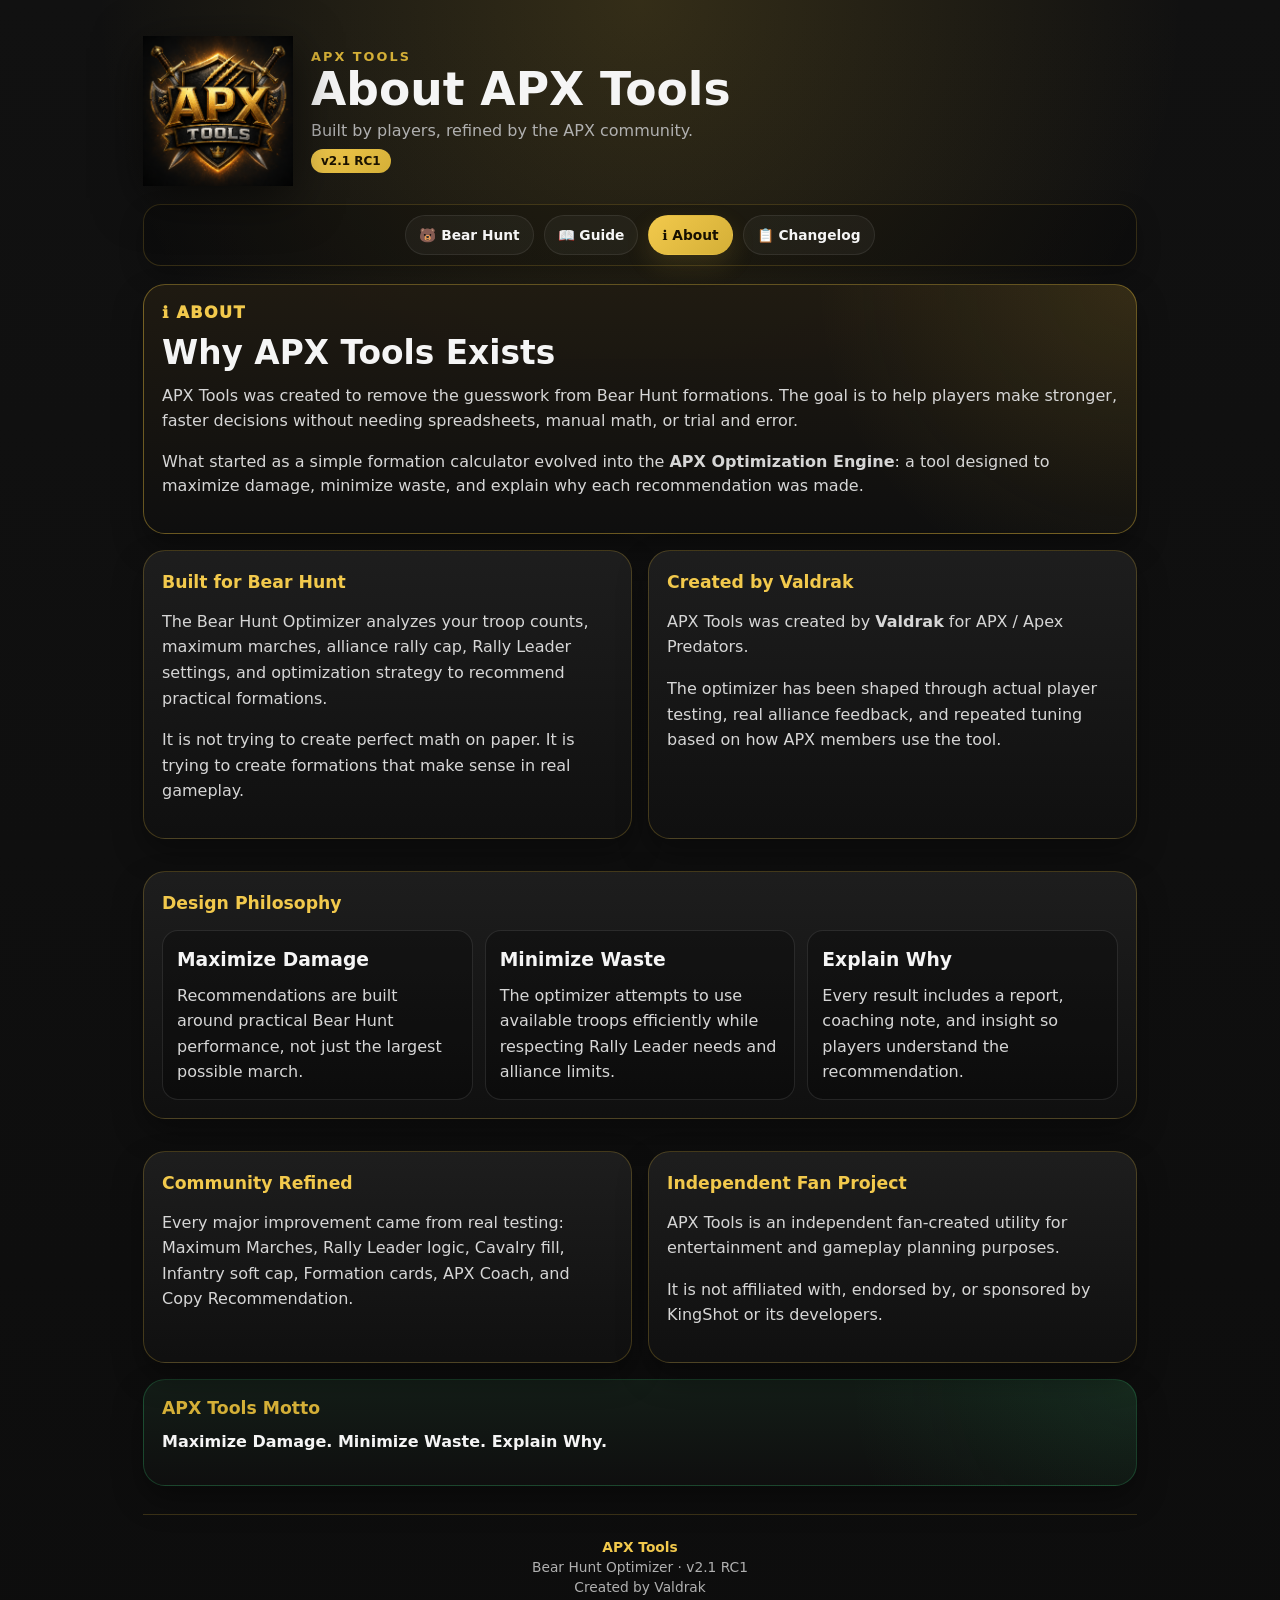
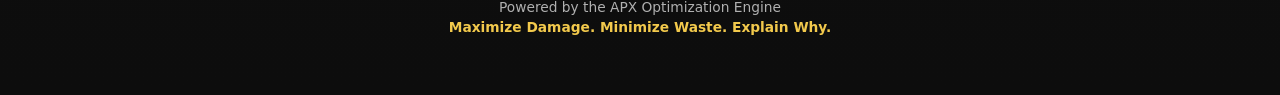
==== about.html @ 09faf185 "Add files via upload" ====
<!doctype html>
<html lang="en">
<head>
  <meta charset="utf-8" />
  <meta name="viewport" content="width=device-width, initial-scale=1" />
  <meta name="theme-color" content="#0D0D0D" />
  <title>APX Tools | About</title>
  <link rel="icon" href="/favicon.ico" sizes="any" />
  <link rel="shortcut icon" href="/favicon.ico" />
  <link rel="stylesheet" href="styles.min.css?v=2.1-rc1-site" />
</head>
<body>
  <main class="app-shell guide-shell">
    <header class="hero-header">
      <img src="assets/apx-logo.png" alt="APX Tools Logo" class="site-logo" />
      <div class="hero-copy">
        <p class="eyebrow">APX Tools</p>
        <h1>About APX Tools</h1>
        <p>Built by players, refined by the APX community.</p>
        <span class="version-pill">v2.1 RC1</span>
      </div>
    </header>
    <nav class="site-nav" aria-label="APX Tools Navigation">
      <a href="index.html">🐻 Bear Hunt</a>
      <a href="guide.html">📖 Guide</a>
      <a href="about.html" class="active">ℹ️ About</a>
      <a href="changelog.html">📋 Changelog</a>
    </nav>


    <section class="card guide-hero-card">
      <div class="card-kicker">ℹ️ About</div>
      <h2>Why APX Tools Exists</h2>
      <p>APX Tools was created to remove the guesswork from Bear Hunt formations. The goal is to help players make stronger, faster decisions without needing spreadsheets, manual math, or trial and error.</p>
      <p>What started as a simple formation calculator evolved into the <strong>APX Optimization Engine</strong>: a tool designed to maximize damage, minimize waste, and explain why each recommendation was made.</p>
    </section>

    <section class="guide-grid">
      <article class="card guide-card">
        <h2>Built for Bear Hunt</h2>
        <p>The Bear Hunt Optimizer analyzes your troop counts, maximum marches, alliance rally cap, Rally Leader settings, and optimization strategy to recommend practical formations.</p>
        <p>It is not trying to create perfect math on paper. It is trying to create formations that make sense in real gameplay.</p>
      </article>

      <article class="card guide-card">
        <h2>Created by Valdrak</h2>
        <p>APX Tools was created by <strong>Valdrak</strong> for APX / Apex Predators.</p>
        <p>The optimizer has been shaped through actual player testing, real alliance feedback, and repeated tuning based on how APX members use the tool.</p>
      </article>

      <article class="card guide-card full-width">
        <h2>Design Philosophy</h2>
        <div class="guide-callouts">
          <div class="guide-callout">
            <h3>Maximize Damage</h3>
            <p>Recommendations are built around practical Bear Hunt performance, not just the largest possible march.</p>
          </div>
          <div class="guide-callout">
            <h3>Minimize Waste</h3>
            <p>The optimizer attempts to use available troops efficiently while respecting Rally Leader needs and alliance limits.</p>
          </div>
          <div class="guide-callout">
            <h3>Explain Why</h3>
            <p>Every result includes a report, coaching note, and insight so players understand the recommendation.</p>
          </div>
        </div>
      </article>

      <article class="card guide-card">
        <h2>Community Refined</h2>
        <p>Every major improvement came from real testing: Maximum Marches, Rally Leader logic, Cavalry fill, Infantry soft cap, Formation cards, APX Coach, and Copy Recommendation.</p>
      </article>

      <article class="card guide-card">
        <h2>Independent Fan Project</h2>
        <p>APX Tools is an independent fan-created utility for entertainment and gameplay planning purposes.</p>
        <p>It is not affiliated with, endorsed by, or sponsored by KingShot or its developers.</p>
      </article>
    </section>

    <section class="card guide-closing">
      <h2>APX Tools Motto</h2>
      <p><strong>Maximize Damage. Minimize Waste. Explain Why.</strong></p>
    </section>

    <footer class="site-footer">
      <p><strong>APX Tools</strong></p>
      <p>Bear Hunt Optimizer · v2.1 RC1</p>
      <p>Created by Valdrak</p>
      <p>Powered by the APX Optimization Engine</p>
      <p><strong>Maximize Damage. Minimize Waste. Explain Why.</strong></p>
    </footer>
  </main>
</body>
</html>
---- styles.min.css ----
:root{--bg:#0d0d0d;--panel:#171717;--panel-2:#201b12;--text:#f5f5f5;--muted:#b0b0b0;--gold:#d4af37;--gold-2:#f2c94c;--green:#37d67a;--blue:#74a7ff;--amber:#ffbf47;--red:#ff6b6b;--border:rgba(212,175,55,.26);--shadow:rgba(0,0,0,.42)}*{box-sizing:border-box}body{margin:0;min-height:100vh;background:radial-gradient(circle at top,rgba(212,175,55,.18),transparent 34rem),linear-gradient(180deg,#111111,var(--bg));color:var(--text);font-family:system-ui,-apple-system,BlinkMacSystemFont,"Segoe UI",sans-serif}.app-shell{width:min(1100px,100%);margin:0 auto;padding:18px}.hero-header{display:flex;align-items:center;gap:18px;padding:8px 0 18px}.site-logo{width:112px;max-width:34vw;height:auto;display:block;filter:drop-shadow(0 12px 24px rgba(0,0,0,.55))}.eyebrow{margin:0 0 4px;color:var(--gold-2);text-transform:uppercase;letter-spacing:.16em;font-weight:900;font-size:.8rem}h1,h2,p{margin-top:0}h1{font-size:clamp(1.55rem,7vw,2.85rem);line-height:.98;margin-bottom:8px}h2{color:var(--gold-2);font-size:1.08rem;margin-bottom:14px}.hero-copy p:not(.eyebrow){color:var(--muted);margin-bottom:9px}.version-pill{display:inline-block;color:#1a1200;background:linear-gradient(135deg,var(--gold-2),var(--gold));border-radius:999px;padding:5px 10px;font-weight:900;font-size:.75rem}.card{background:linear-gradient(180deg,rgba(30,30,30,.98),rgba(16,16,16,.98));border:1px solid var(--border);border-radius:22px;padding:18px;margin-bottom:16px;box-shadow:0 16px 34px var(--shadow)}.hero-card{border-color:rgba(242,201,76,.55);background:radial-gradient(circle at 88% 0%,rgba(242,201,76,.12),transparent 22rem),linear-gradient(145deg,#241d10,#111111 72%)}.card-kicker{color:var(--gold-2);text-transform:uppercase;letter-spacing:.09em;font-weight:1000;margin-bottom:12px}.quality-row{display:flex;justify-content:space-between;gap:16px;align-items:center;margin-bottom:14px}.stars{color:var(--gold-2);font-size:1.45rem;letter-spacing:.05em}.quality-label{color:var(--text);font-weight:900;text-transform:uppercase}.grade-badge{display:grid;place-items:center;min-width:56px;height:56px;border-radius:16px;border:1px solid rgba(242,201,76,.65);color:#1a1200;background:linear-gradient(135deg,var(--gold-2),var(--gold));font-size:1.35rem;font-weight:1000}.hero-stats,.grid{display:grid;gap:12px}.hero-stats{grid-template-columns:repeat(2,1fr);margin:12px 0}.hero-stats div,.stat-box{background:rgba(0,0,0,.32);border:1px solid rgba(255,255,255,.09);border-radius:16px;padding:13px}.hero-stats span{display:block;color:var(--muted);font-size:.78rem}.hero-stats strong{display:block;color:var(--gold-2);font-size:1.35rem;margin-top:4px}.note{color:var(--muted);line-height:1.45}.grid.two,.grid.three{grid-template-columns:1fr}label{display:grid;gap:7px;color:var(--muted);font-size:.92rem}input,select{width:100%;border:1px solid rgba(255,255,255,.14);border-radius:14px;background:#080808;color:var(--text);padding:14px 12px;font-size:1rem;outline:none}input:focus,select:focus{border-color:var(--gold-2);box-shadow:0 0 0 3px rgba(242,201,76,.14)}.check-row{display:flex;align-items:center;gap:10px;margin-top:15px;color:var(--text)}.check-row input{width:21px;height:21px;accent-color:var(--gold)}.leader-settings{margin-top:14px}.go-button{width:100%;border:0;border-radius:16px;padding:15px;background:linear-gradient(135deg,var(--gold-2),var(--gold));color:#1a1200;font-weight:1000;font-size:1.05rem;letter-spacing:.5px;cursor:pointer;box-shadow:0 14px 28px rgba(212,175,55,.24)}.go-button:active{transform:translateY(1px)}.secondary-button{width:100%;border:1px solid rgba(242,201,76,.45);border-radius:16px;padding:13px;margin-top:16px;background:rgba(0,0,0,.28);color:var(--gold-2);font-weight:900;cursor:pointer}.secondary-button:active{transform:translateY(1px)}.hidden{display:none}.details.highlight .card:first-child{animation:pulse 850ms ease}@keyframes pulse{0%{box-shadow:0 0 0 0 rgba(242,201,76,.5)}100%{box-shadow:0 0 0 18px rgba(242,201,76,0)}}.breakdown-list,.report-list{display:grid;gap:10px}.breakdown-list div,.report-list div{display:flex;justify-content:space-between;gap:14px;padding:12px;border-radius:14px;background:rgba(0,0,0,.28);border:1px solid rgba(255,255,255,.08)}.breakdown-list span{color:var(--muted)}.breakdown-list strong{color:var(--text);text-align:right}.report-list div{justify-content:flex-start;line-height:1.35;color:var(--text)}.report-list .good{border-color:rgba(55,214,122,.26)}.report-list .warn{border-color:rgba(255,191,71,.35)}.report-list .bad{border-color:rgba(255,107,107,.35)}.coach-text{color:var(--text);font-size:1.05rem;line-height:1.45;margin-bottom:0}.alt-card{border-color:rgba(116,167,255,.25)}.report-card{border-color:rgba(55,214,122,.22)}.coach-card{border-color:rgba(242,201,76,.34)}.insights-card{border-color:rgba(116,167,255,.24)}.site-footer{margin-top:28px;padding:20px 8px 28px;text-align:center;border-top:1px solid rgba(212,175,55,.22);color:var(--muted);font-size:.86rem}.site-footer p{margin:4px 0}@media (max-width:620px){.hero-header{flex-direction:column;text-align:center}.site-logo{width:132px}}@media (min-width:760px){.app-shell{padding:28px}.site-logo{width:150px}.grid.two{grid-template-columns:repeat(2,1fr)}.grid.three{grid-template-columns:repeat(3,1fr)}.hero-stats{grid-template-columns:repeat(4,1fr)}.details{display:grid;grid-template-columns:repeat(2,1fr);gap:16px}.details.hidden{display:none}.details .card{margin-bottom:0}.details .card:nth-last-child(-n+2){grid-column:1 / -1}}.hero-card-v2{position:relative;overflow:hidden;padding:clamp(18px,4vw,28px);border-color:rgba(242,201,76,.72);background:radial-gradient(circle at 90% -8%,rgba(242,201,76,.22),transparent 23rem),radial-gradient(circle at 5% 110%,rgba(116,167,255,.10),transparent 24rem),linear-gradient(145deg,#2a210f,#121212 68%);box-shadow:0 20px 46px rgba(0,0,0,.52),0 0 32px rgba(212,175,55,.14)}.hero-card-v2::before{content:"";position:absolute;inset:0;pointer-events:none;background:linear-gradient(90deg,transparent,rgba(242,201,76,.10),transparent);opacity:.42}.hero-topline,.quality-hero,.hero-stats-v2,.hero-note,.hero-card-v2 .go-button{position:relative;z-index:1}.hero-topline{display:flex;justify-content:space-between;align-items:flex-start;gap:14px;margin-bottom:18px}.hero-subtitle{color:var(--muted);margin:6px 0 0;line-height:1.35;font-size:.92rem}.engine-chip{flex:0 0 auto;border:1px solid rgba(242,201,76,.45);color:var(--gold-2);background:rgba(0,0,0,.28);border-radius:999px;padding:7px 10px;font-weight:900;font-size:.72rem;white-space:nowrap}.quality-hero{display:flex;align-items:center;gap:16px;padding:16px;border:1px solid rgba(255,255,255,.10);border-radius:22px;background:rgba(0,0,0,.26);margin-bottom:16px}.grade-badge-large{width:76px;height:76px;min-width:76px;border-radius:22px;font-size:1.7rem;box-shadow:0 12px 24px rgba(212,175,55,.20)}.quality-copy{min-width:0}.stars-large{font-size:clamp(1.35rem,7vw,2rem);line-height:1}.quality-label-large{font-size:clamp(1.05rem,4vw,1.45rem);margin-top:5px}.quality-caption{display:inline-block;margin-top:4px;color:var(--muted);font-size:.8rem;text-transform:uppercase;letter-spacing:.08em;font-weight:800}.hero-stats-v2{grid-template-columns:repeat(2,minmax(0,1fr))}.hero-stats-v2 div{min-height:82px}.hero-stats-v2 .primary-stat{border-color:rgba(242,201,76,.24);background:linear-gradient(180deg,rgba(242,201,76,.10),rgba(0,0,0,.30))}.hero-stats-v2 .primary-stat strong{font-size:clamp(1.55rem,8vw,2.2rem)}.hero-note{border-left:3px solid rgba(242,201,76,.72);padding:10px 12px;background:rgba(0,0,0,.22);border-radius:12px}@media (max-width:560px){.hero-topline{display:grid}.engine-chip{width:fit-content}.quality-hero{align-items:flex-start}}@media (min-width:820px){.hero-card-v2{padding:30px}.hero-stats-v2{grid-template-columns:repeat(4,minmax(0,1fr))}}.report-card h2,.coach-card h2,.insights-card h2{display:flex;align-items:center;gap:8px}.report-list div{align-items:flex-start;font-weight:650}.report-list .good{background:linear-gradient(90deg,rgba(55,214,122,.12),rgba(0,0,0,.24))}.report-list .warn{background:linear-gradient(90deg,rgba(255,191,71,.12),rgba(0,0,0,.24))}.report-list .bad{background:linear-gradient(90deg,rgba(255,107,107,.14),rgba(0,0,0,.24))}.coach-card{background:radial-gradient(circle at 100% 0%,rgba(242,201,76,.14),transparent 18rem),linear-gradient(180deg,rgba(32,27,18,.98),rgba(15,15,15,.98))}.coach-text{border-left:3px solid rgba(242,201,76,.85);padding:12px 14px;background:rgba(0,0,0,.24);border-radius:14px}.insights-card{background:radial-gradient(circle at 100% 0%,rgba(116,167,255,.12),transparent 18rem),linear-gradient(180deg,rgba(17,22,32,.98),rgba(15,15,15,.98))}.breakdown-list strong{color:var(--gold-2)}.quality-label-large{color:var(--gold-2);text-shadow:0 0 16px rgba(242,201,76,.18)}.hero-card-v2{border-color:rgba(212,175,55,.55);background:radial-gradient(circle at 88% -8%,rgba(212,175,55,.15),transparent 23rem),radial-gradient(circle at 5% 110%,rgba(116,167,255,.08),transparent 24rem),linear-gradient(145deg,#211a0e,#111111 70%);box-shadow:0 20px 46px rgba(0,0,0,.50),0 0 24px rgba(212,175,55,.10)}.hero-card-v2::before{opacity:.22}.card-kicker,.engine-chip,.eyebrow,h2{color:var(--gold)}.hero-subtitle,.quality-caption,.hero-stats span,.breakdown-list span,.note{color:#b9b9b9}.hero-stats strong,.breakdown-list strong{color:var(--text)}.hero-stats-v2 .primary-stat{border-color:rgba(212,175,55,.18);background:rgba(0,0,0,.28)}.quality-label-large{color:var(--text);text-shadow:none}.grade-badge-large,.grade-badge{background:linear-gradient(135deg,var(--gold-2),var(--gold));color:#171000}.report-card{border-color:rgba(116,167,255,.28)}.report-card h2{color:var(--blue)}.coach-card{border-color:rgba(55,214,122,.25);background:radial-gradient(circle at 100% 0%,rgba(55,214,122,.10),transparent 18rem),linear-gradient(180deg,rgba(20,30,24,.98),rgba(15,15,15,.98))}.coach-card h2{color:var(--green)}.coach-text{border-left-color:rgba(55,214,122,.85)}.insights-card{border-color:rgba(172,129,255,.28);background:radial-gradient(circle at 100% 0%,rgba(172,129,255,.10),transparent 18rem),linear-gradient(180deg,rgba(22,18,32,.98),rgba(15,15,15,.98))}.insights-card h2{color:#b99cff}.go-button{transition:transform .18s ease,filter .18s ease,background .22s ease,box-shadow .22s ease,color .22s ease}.go-button.is-working{background:linear-gradient(135deg,#8fc0ff,var(--blue));color:#061326;box-shadow:0 14px 28px rgba(116,167,255,.22)}.go-button.is-complete{background:linear-gradient(135deg,#6df0a2,var(--green));color:#04170b;box-shadow:0 14px 28px rgba(55,214,122,.22)}.go-button.is-working,.go-button.is-complete{transform:translateY(-1px)}:root{--archer:#37d67a;--cavalry:#74a7ff;--infantry:#ff6b6b;--purple:#b99cff}.hero-card-v2{border-color:rgba(212,175,55,.52);background:radial-gradient(circle at 88% -8%,rgba(212,175,55,.12),transparent 23rem),radial-gradient(circle at 5% 110%,rgba(116,167,255,.06),transparent 24rem),linear-gradient(145deg,#1c160b,#101010 72%)}.hero-stats strong{color:var(--text);letter-spacing:-.02em}.hero-stats span,.quality-caption,.hero-subtitle{color:#aaa}.card-kicker{color:var(--gold-2)}.formation-card h2{color:var(--text)}.formation-grid{display:grid;grid-template-columns:repeat(3,minmax(0,1fr));gap:10px;margin:12px 0 14px}.troop-card{display:grid;place-items:center;gap:6px;min-height:118px;padding:14px 8px;background:rgba(0,0,0,.30);border:1px solid rgba(255,255,255,.09);border-radius:18px;text-align:center}.troop-card .troop-icon{font-size:1.35rem;line-height:1}.troop-card strong{color:var(--text);font-size:clamp(1.15rem,5.5vw,1.75rem);line-height:1;letter-spacing:-.03em}.troop-card span:last-child{color:var(--muted);font-size:.78rem;text-transform:uppercase;letter-spacing:.08em;font-weight:800}.troop-archer{border-color:rgba(55,214,122,.28);background:linear-gradient(180deg,rgba(55,214,122,.08),rgba(0,0,0,.30))}.troop-archer .troop-icon,.troop-archer strong{color:var(--archer)}.troop-cavalry{border-color:rgba(116,167,255,.30);background:linear-gradient(180deg,rgba(116,167,255,.08),rgba(0,0,0,.30))}.troop-cavalry .troop-icon,.troop-cavalry strong{color:var(--cavalry)}.troop-infantry{border-color:rgba(255,107,107,.28);background:linear-gradient(180deg,rgba(255,107,107,.08),rgba(0,0,0,.30))}.troop-infantry .troop-icon,.troop-infantry strong{color:var(--infantry)}.compact-breakdown{margin-top:6px}.compact-breakdown div{padding:10px 12px}.report-card h2{color:var(--blue)}.coach-card h2{color:var(--green)}.insights-card h2{color:var(--purple)}.report-card{background:radial-gradient(circle at 100% 0%,rgba(116,167,255,.08),transparent 18rem),linear-gradient(180deg,rgba(17,22,32,.98),rgba(15,15,15,.98))}.report-list .good{border-color:rgba(55,214,122,.22);background:rgba(0,0,0,.24)}.report-list .warn{border-color:rgba(255,191,71,.30);background:rgba(0,0,0,.24)}.report-list .bad{border-color:rgba(255,107,107,.34);background:rgba(0,0,0,.24)}.site-footer strong{color:var(--gold-2);font-weight:900}@media (max-width:430px){.formation-grid{grid-template-columns:1fr}.troop-card{min-height:92px;grid-template-columns:auto 1fr auto;justify-items:start;text-align:left;padding:12px 14px}.troop-card span:last-child{justify-self:end}}.card{box-shadow:0 14px 30px rgba(0,0,0,.34)}.card:hover{border-color:rgba(255,255,255,.14)}.hero-card-v2{box-shadow:0 20px 44px rgba(0,0,0,.48),0 0 22px rgba(212,175,55,.09)}input,select{font-variant-numeric:tabular-nums}.hero-stats strong,.troop-card strong,.breakdown-list strong{font-variant-numeric:tabular-nums}.status-ready,.status-caution,.status-danger,.status-neutral{display:inline-flex;justify-content:center;align-items:center;border-radius:999px;padding:5px 9px;font-size:.78rem;line-height:1.2;text-align:center;font-weight:1000}.status-ready{color:#04170b !important;background:linear-gradient(135deg,#6df0a2,var(--green))}.status-caution{color:#1f1400 !important;background:linear-gradient(135deg,#ffd175,var(--amber))}.status-danger{color:#210303 !important;background:linear-gradient(135deg,#ff9a9a,var(--red))}.status-neutral{color:var(--text) !important;background:rgba(255,255,255,.12)}.grade-badge-large{transform:translateZ(0)}.report-list div,.breakdown-list div{transition:border-color .18s ease,background .18s ease,transform .18s ease}.report-list div:hover,.breakdown-list div:hover{transform:translateY(-1px)}html{scroll-behavior:smooth}input,select,button{min-height:48px}.go-button,.secondary-button{touch-action:manipulation;-webkit-tap-highlight-color:transparent}.section-title-tight{margin-bottom:10px}@media (max-width:700px){.app-shell{padding:14px 12px 22px}.card{border-radius:18px;padding:15px;margin-bottom:13px}.hero-header{padding-bottom:12px;gap:10px}.site-logo{width:118px}h1{font-size:clamp(1.55rem,8vw,2.15rem);margin-bottom:6px}h2{font-size:1rem;margin-bottom:10px}.eyebrow{font-size:.72rem;letter-spacing:.13em}.version-pill{font-size:.68rem;padding:4px 9px}.hero-card-v2{padding:16px}.hero-topline{margin-bottom:12px}.card-kicker{font-size:.78rem;margin-bottom:8px}.hero-subtitle{font-size:.84rem}.quality-hero{padding:12px;border-radius:18px;gap:12px;margin-bottom:12px}.grade-badge-large{width:62px;height:62px;min-width:62px;border-radius:18px;font-size:1.35rem}.stars-large{font-size:1.32rem}.quality-label-large{font-size:1.02rem}.quality-caption{font-size:.68rem}.hero-stats-v2{gap:9px}.hero-stats-v2 div,.hero-stats div,.stat-box{padding:11px;border-radius:14px}.hero-stats-v2 div{min-height:72px}.hero-stats span{font-size:.70rem}.hero-stats strong{font-size:1.22rem}.hero-stats-v2 .primary-stat strong{font-size:1.55rem}label{font-size:.86rem;gap:6px}input,select{font-size:16px;padding:13px 12px;border-radius:13px}.check-row{align-items:flex-start;line-height:1.3}.go-button{padding:14px;border-radius:15px;font-size:1rem}.secondary-button{padding:12px;border-radius:15px;margin-top:12px}.breakdown-list,.report-list{gap:8px}.breakdown-list div,.report-list div{padding:10px;border-radius:13px}.coach-text{font-size:.96rem;padding:11px 12px}.site-footer{margin-top:20px;padding-bottom:22px;font-size:.78rem}}@media (max-width:520px){.hero-stats-v2,.hero-stats{grid-template-columns:repeat(2,minmax(0,1fr))}.formation-grid{grid-template-columns:1fr}.troop-card{min-height:84px;grid-template-columns:auto 1fr auto;justify-items:start;text-align:left;padding:12px 14px}.troop-card .troop-icon{font-size:1.45rem}.troop-card strong{font-size:1.35rem}.troop-card span:last-child{justify-self:end;font-size:.72rem}}@media (max-width:360px){.hero-stats-v2,.hero-stats{grid-template-columns:1fr}.quality-hero{display:grid;justify-items:start}}.copy-button{width:100%;border:1px solid rgba(116,167,255,.35);border-radius:16px;padding:13px;margin-top:10px;background:linear-gradient(135deg,rgba(116,167,255,.18),rgba(0,0,0,.28));color:var(--text);font-weight:950;cursor:pointer;transition:transform .18s ease,border-color .18s ease,background .18s ease,color .18s ease}.copy-button:hover{border-color:rgba(116,167,255,.62)}.copy-button:active{transform:translateY(1px)}.copy-button.is-complete{background:linear-gradient(135deg,#6df0a2,var(--green));color:#04170b;border-color:transparent}.copy-status{min-height:1.1rem;margin:8px 0 0;color:var(--muted);text-align:center;font-size:.82rem}.grade-badge,.grade-badge-large{border-radius:999px;min-width:74px;width:auto;padding:0 16px;height:46px;font-size:1.15rem}.grade-badge-large{height:58px;min-width:96px;font-size:1.45rem}.status-ready::before{content:"✅ "}.status-caution::before{content:"⚠️ "}.status-danger::before{content:"⛔ "}#developerModePanel{border-color:rgba(116,167,255,.36)}#developerModePanel h2{color:var(--blue)}@media (max-width:700px){.copy-button{padding:12px;border-radius:15px}.grade-badge-large{height:52px;min-width:86px;font-size:1.25rem}}

/* APX Guide + Navigation additions */
.site-nav{display:flex;flex-wrap:wrap;gap:10px;justify-content:center;align-items:center;margin:0 0 18px;padding:10px;border:1px solid rgba(212,175,55,.20);border-radius:18px;background:rgba(0,0,0,.22);box-shadow:0 10px 24px rgba(0,0,0,.24)}
.site-nav a,.site-nav span{display:inline-flex;align-items:center;justify-content:center;min-height:40px;padding:9px 13px;border-radius:999px;font-weight:900;font-size:.86rem;text-decoration:none;color:var(--text);border:1px solid rgba(255,255,255,.08);background:rgba(255,255,255,.04)}
.site-nav a.active{color:#171000;background:linear-gradient(135deg,var(--gold-2),var(--gold));border-color:transparent;box-shadow:0 10px 24px rgba(212,175,55,.16)}
.site-nav a:hover{border-color:rgba(212,175,55,.38);transform:translateY(-1px)}
.site-nav .nav-disabled{color:rgba(245,245,245,.42);cursor:not-allowed;background:rgba(255,255,255,.025)}
.guide-shell{max-width:1050px}.guide-hero-card{border-color:rgba(212,175,55,.42);background:radial-gradient(circle at 100% 0%,rgba(212,175,55,.12),transparent 20rem),linear-gradient(180deg,rgba(32,27,18,.96),rgba(15,15,15,.98))}.guide-hero-card h2{color:var(--text);font-size:clamp(1.45rem,4vw,2.05rem);margin:.25rem 0 .75rem}.guide-hero-card p{color:#d6d6d6;line-height:1.55}.guide-grid{display:grid;grid-template-columns:repeat(2,minmax(0,1fr));gap:16px}.guide-card{line-height:1.6}.guide-card h2{color:var(--gold-2);margin-bottom:12px}.guide-card h3{margin:0 0 8px;color:var(--text)}.guide-card p{color:#d6d6d6}.guide-card ul{padding-left:1.25rem;margin:.75rem 0}.guide-card li{margin:.55rem 0;color:#d6d6d6}.full-width{grid-column:1 / -1}.archer-text{color:var(--archer);font-weight:900}.cavalry-text{color:var(--cavalry);font-weight:900}.infantry-text{color:var(--infantry);font-weight:900}.guide-callouts{display:grid;grid-template-columns:repeat(3,minmax(0,1fr));gap:12px}.guide-callout{padding:14px;border-radius:16px;border:1px solid rgba(255,255,255,.10);background:rgba(0,0,0,.25)}.guide-callout p{margin-bottom:0}.guide-result-list{display:grid;gap:10px}.guide-result-list div{display:grid;grid-template-columns:minmax(180px,.8fr) 1.2fr;gap:12px;align-items:start;padding:12px;border-radius:14px;border:1px solid rgba(255,255,255,.08);background:rgba(0,0,0,.22)}.guide-result-list strong{color:var(--text)}.guide-result-list span{color:#bdbdbd}details{border:1px solid rgba(255,255,255,.08);border-radius:14px;background:rgba(0,0,0,.22);padding:12px 14px;margin:10px 0}summary{cursor:pointer;font-weight:900;color:var(--text)}details p{margin:.75rem 0 0}.guide-closing{border-color:rgba(55,214,122,.22);background:radial-gradient(circle at 100% 0%,rgba(55,214,122,.08),transparent 18rem),linear-gradient(180deg,rgba(20,30,24,.98),rgba(15,15,15,.98))}
@media (max-width:700px){.site-nav{gap:8px;margin-bottom:14px;padding:8px}.site-nav a,.site-nav span{flex:1 1 calc(50% - 8px);font-size:.8rem;min-height:42px;padding:8px}.guide-grid,.guide-callouts{grid-template-columns:1fr}.guide-result-list div{grid-template-columns:1fr;gap:4px}.guide-card ul{padding-left:1rem}.guide-hero-card h2{font-size:1.35rem}}

/* APX complete site pages */
.changelog-entry h2{color:var(--gold-2)}.changelog-entry ul{columns:1}.changelog-entry li{margin:.55rem 0}.site-nav a{transition:transform .18s ease,border-color .18s ease,background .18s ease}.site-nav a:focus-visible{outline:2px solid var(--gold-2);outline-offset:2px}
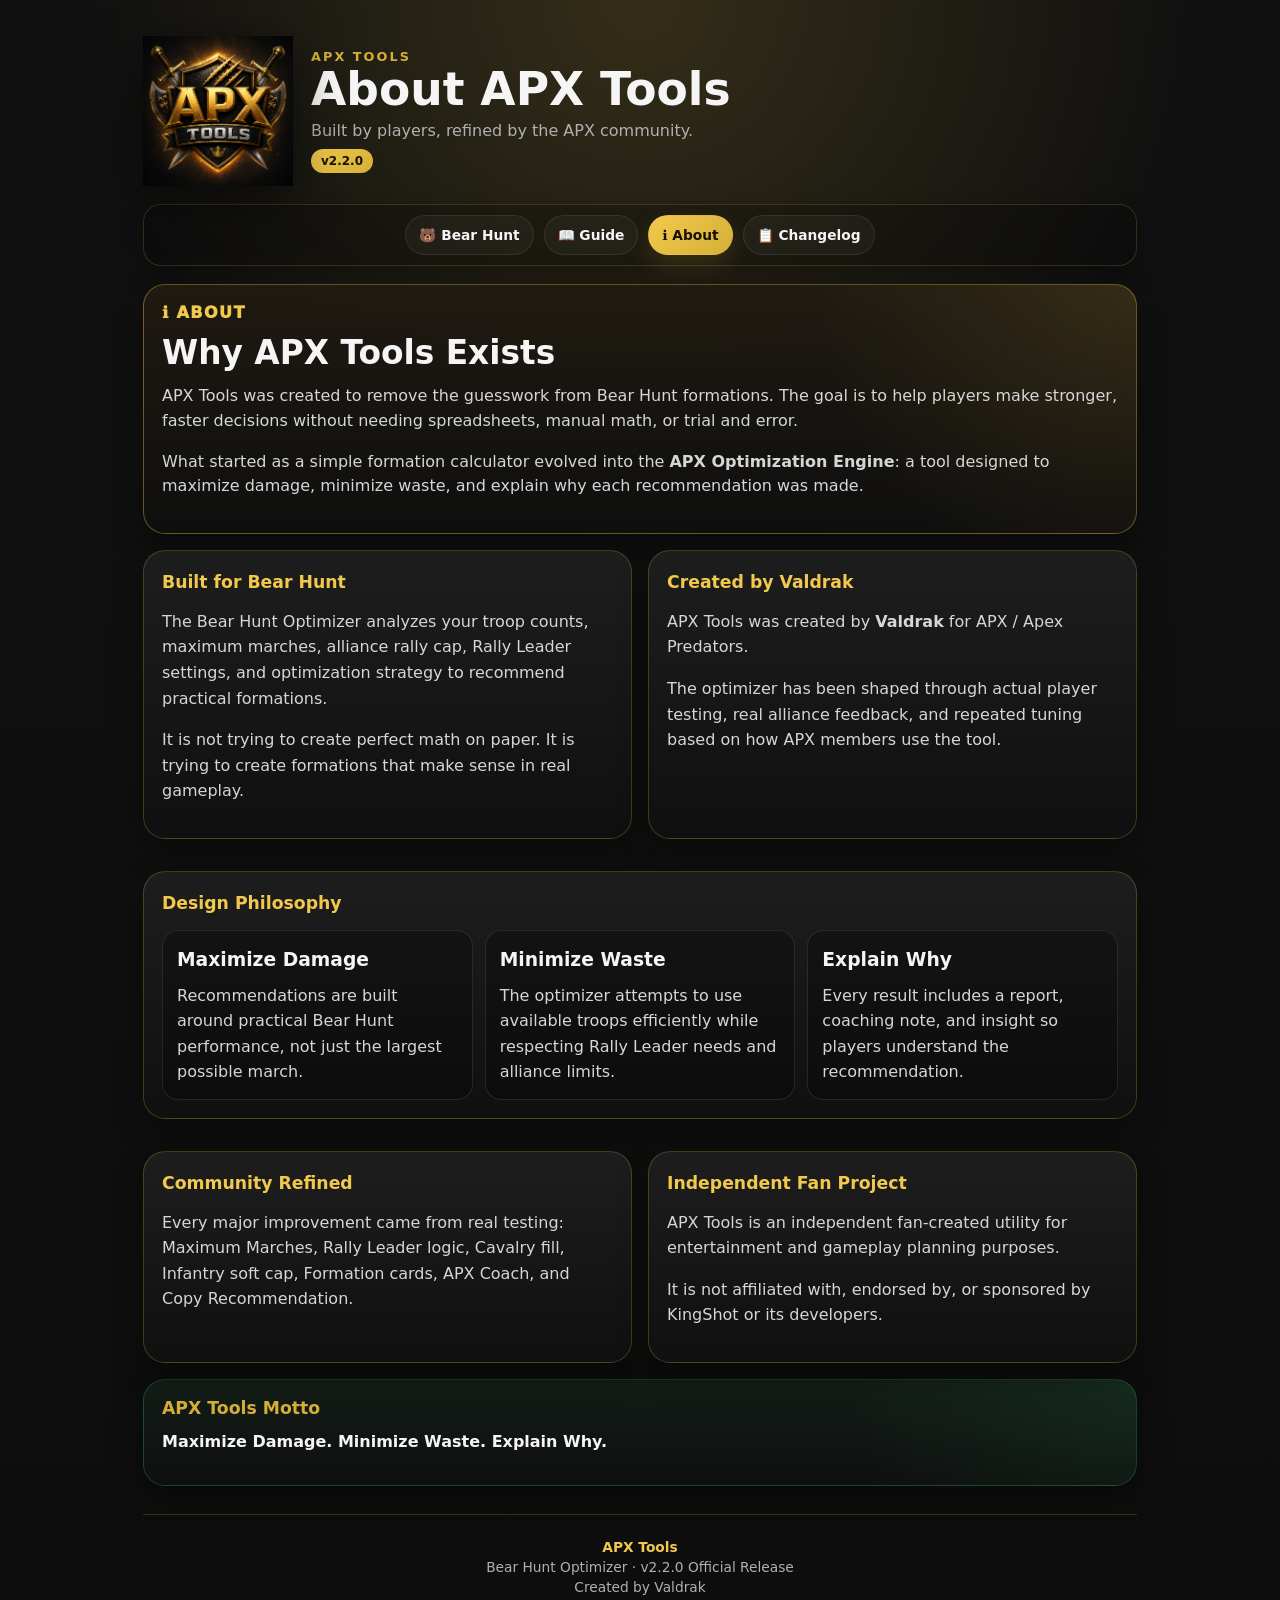
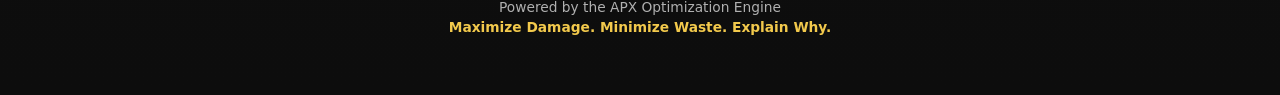
==== commit 43b9a421: "Add files via upload" ====
--- a/about.html
+++ b/about.html
@@ -7,7 +7,7 @@
   <title>APX Tools | About</title>
   <link rel="icon" href="/favicon.ico" sizes="any" />
   <link rel="shortcut icon" href="/favicon.ico" />
-  <link rel="stylesheet" href="styles.min.css?v=2.1-rc1-site" />
+  <link rel="stylesheet" href="styles.min.css?v=2.2.0" />
 </head>
 <body>
   <main class="app-shell guide-shell">
@@ -17,7 +17,7 @@
         <p class="eyebrow">APX Tools</p>
         <h1>About APX Tools</h1>
         <p>Built by players, refined by the APX community.</p>
-        <span class="version-pill">v2.1 RC1</span>
+        <span class="version-pill">v2.2.0</span>
       </div>
     </header>
     <nav class="site-nav" aria-label="APX Tools Navigation">
@@ -85,7 +85,7 @@
 
     <footer class="site-footer">
       <p><strong>APX Tools</strong></p>
-      <p>Bear Hunt Optimizer · v2.1 RC1</p>
+      <p>Bear Hunt Optimizer · v2.2.0 Official Release</p>
       <p>Created by Valdrak</p>
       <p>Powered by the APX Optimization Engine</p>
       <p><strong>Maximize Damage. Minimize Waste. Explain Why.</strong></p>
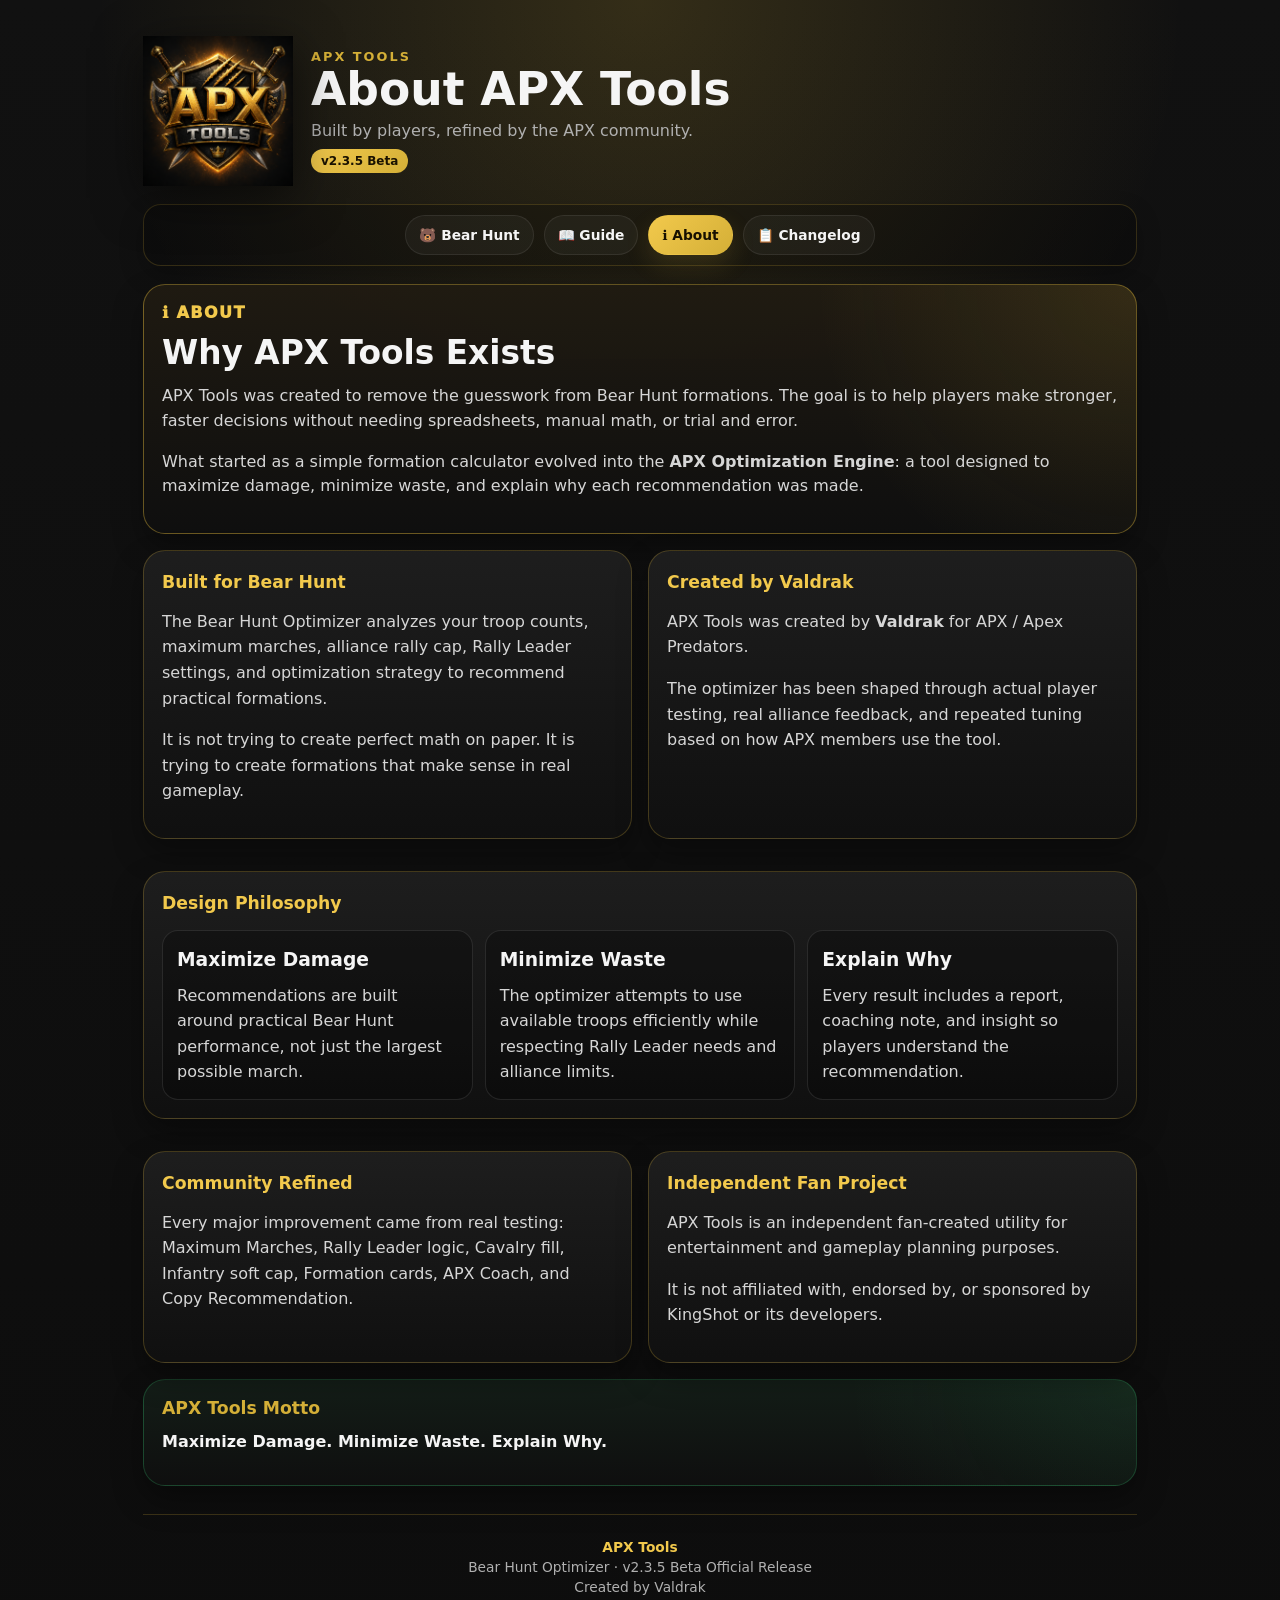
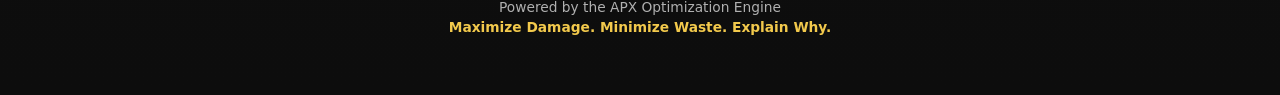
==== commit 0b81d4c3: "Add files via upload" ====
--- a/about.html
+++ b/about.html
@@ -7,7 +7,7 @@
   <title>APX Tools | About</title>
   <link rel="icon" href="/favicon.ico" sizes="any" />
   <link rel="shortcut icon" href="/favicon.ico" />
-  <link rel="stylesheet" href="styles.min.css?v=2.2.0" />
+  <link rel="stylesheet" href="styles.min.css?v=2.3.5-beta" />
 </head>
 <body>
   <main class="app-shell guide-shell">
@@ -17,13 +17,13 @@
         <p class="eyebrow">APX Tools</p>
         <h1>About APX Tools</h1>
         <p>Built by players, refined by the APX community.</p>
-        <span class="version-pill">v2.2.0</span>
+        <span class="version-pill">v2.3.5 Beta</span>
       </div>
     </header>
     <nav class="site-nav" aria-label="APX Tools Navigation">
       <a href="index.html">🐻 Bear Hunt</a>
       <a href="guide.html">📖 Guide</a>
-      <a href="about.html" class="active">ℹ️ About</a>
+      <a href="about.html" class="active" aria-current="page">ℹ️ About</a>
       <a href="changelog.html">📋 Changelog</a>
     </nav>
 
@@ -85,7 +85,7 @@
 
     <footer class="site-footer">
       <p><strong>APX Tools</strong></p>
-      <p>Bear Hunt Optimizer · v2.2.0 Official Release</p>
+      <p>Bear Hunt Optimizer · v2.3.5 Beta Official Release</p>
       <p>Created by Valdrak</p>
       <p>Powered by the APX Optimization Engine</p>
       <p><strong>Maximize Damage. Minimize Waste. Explain Why.</strong></p>
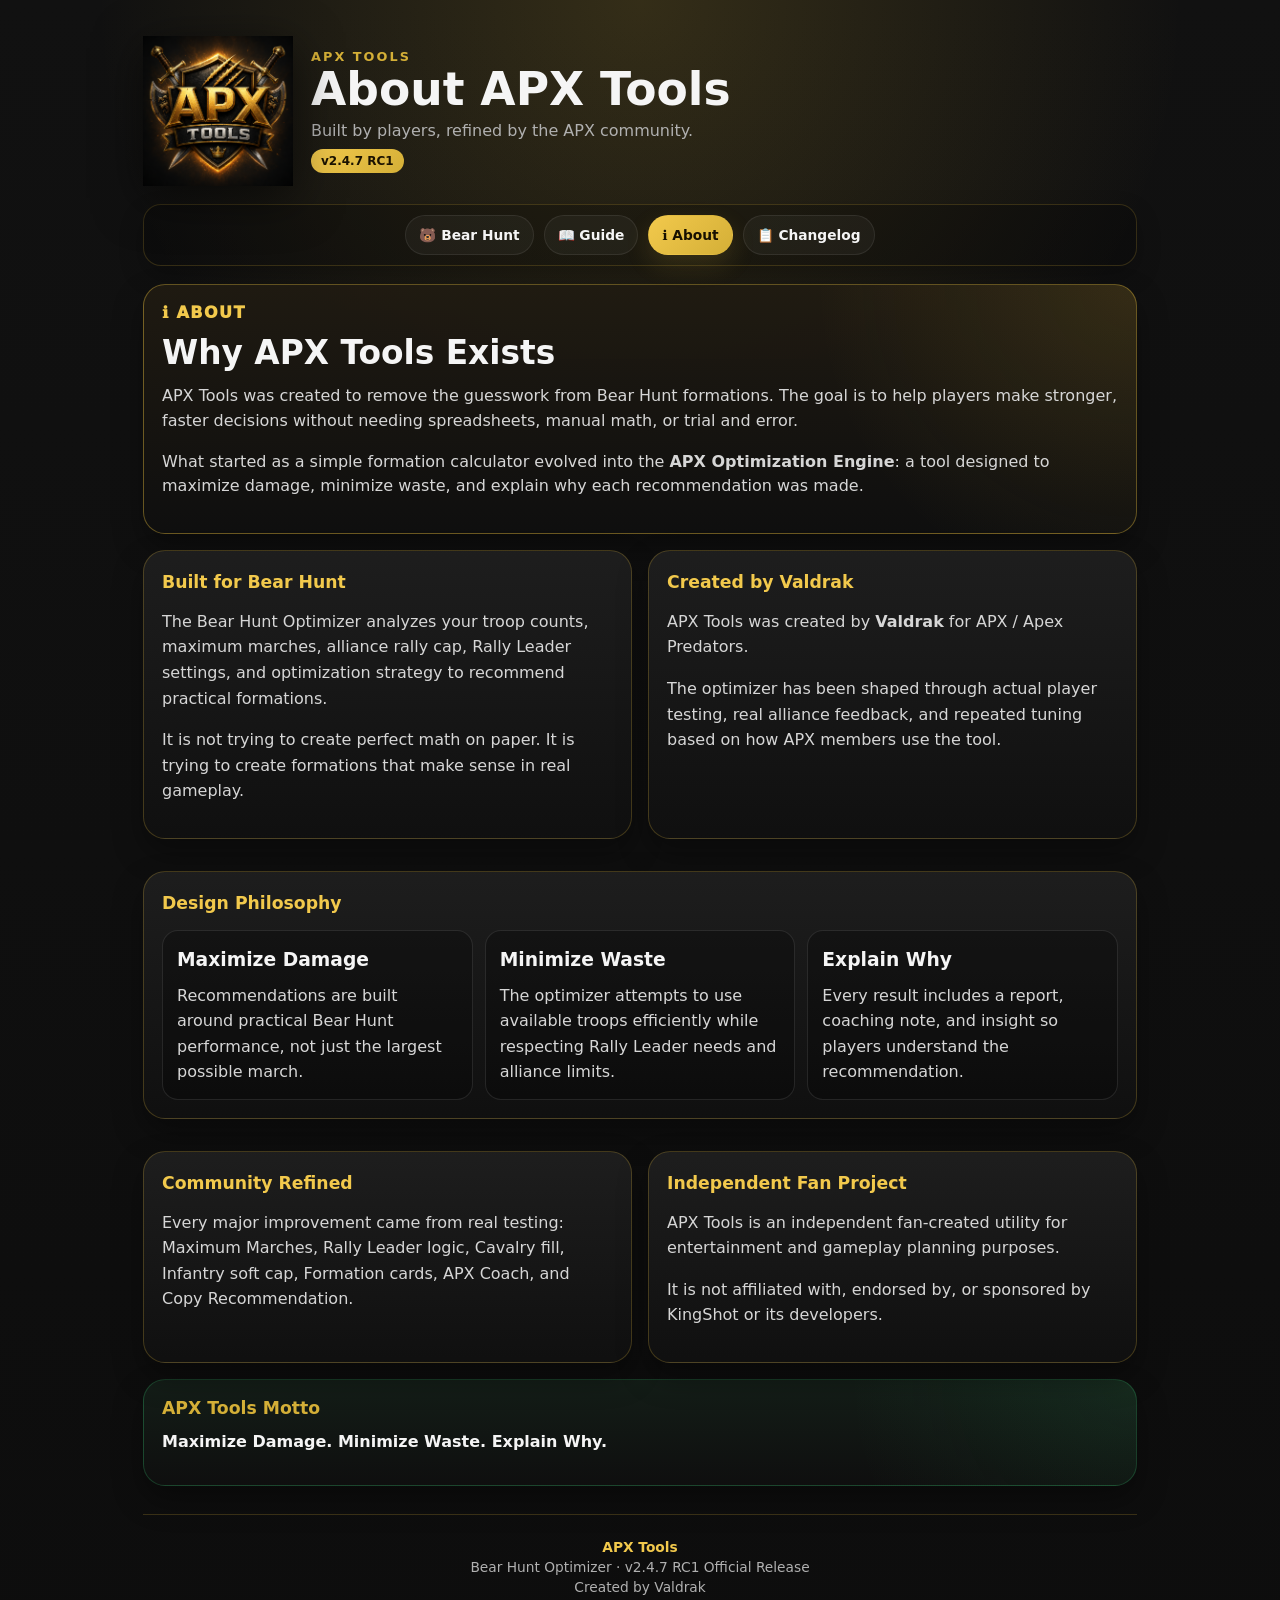
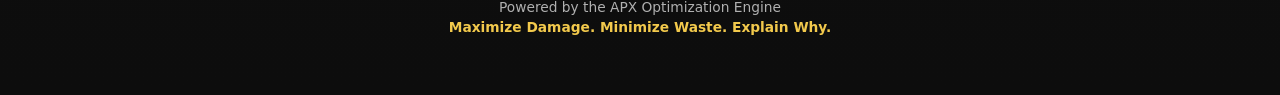
==== commit 16c5111a: "Add files via upload" ====
--- a/about.html
+++ b/about.html
@@ -7,7 +7,7 @@
   <title>APX Tools | About</title>
   <link rel="icon" href="/favicon.ico" sizes="any" />
   <link rel="shortcut icon" href="/favicon.ico" />
-  <link rel="stylesheet" href="styles.min.css?v=2.3.5-beta" />
+  <link rel="stylesheet" href="styles.min.css?v=2.4.7-rc1" />
 </head>
 <body>
   <main class="app-shell guide-shell">
@@ -17,7 +17,7 @@
         <p class="eyebrow">APX Tools</p>
         <h1>About APX Tools</h1>
         <p>Built by players, refined by the APX community.</p>
-        <span class="version-pill">v2.3.5 Beta</span>
+        <span class="version-pill">v2.4.7 RC1</span>
       </div>
     </header>
     <nav class="site-nav" aria-label="APX Tools Navigation">
@@ -85,7 +85,7 @@
 
     <footer class="site-footer">
       <p><strong>APX Tools</strong></p>
-      <p>Bear Hunt Optimizer · v2.3.5 Beta Official Release</p>
+      <p>Bear Hunt Optimizer · v2.4.7 RC1 Official Release</p>
       <p>Created by Valdrak</p>
       <p>Powered by the APX Optimization Engine</p>
       <p><strong>Maximize Damage. Minimize Waste. Explain Why.</strong></p>
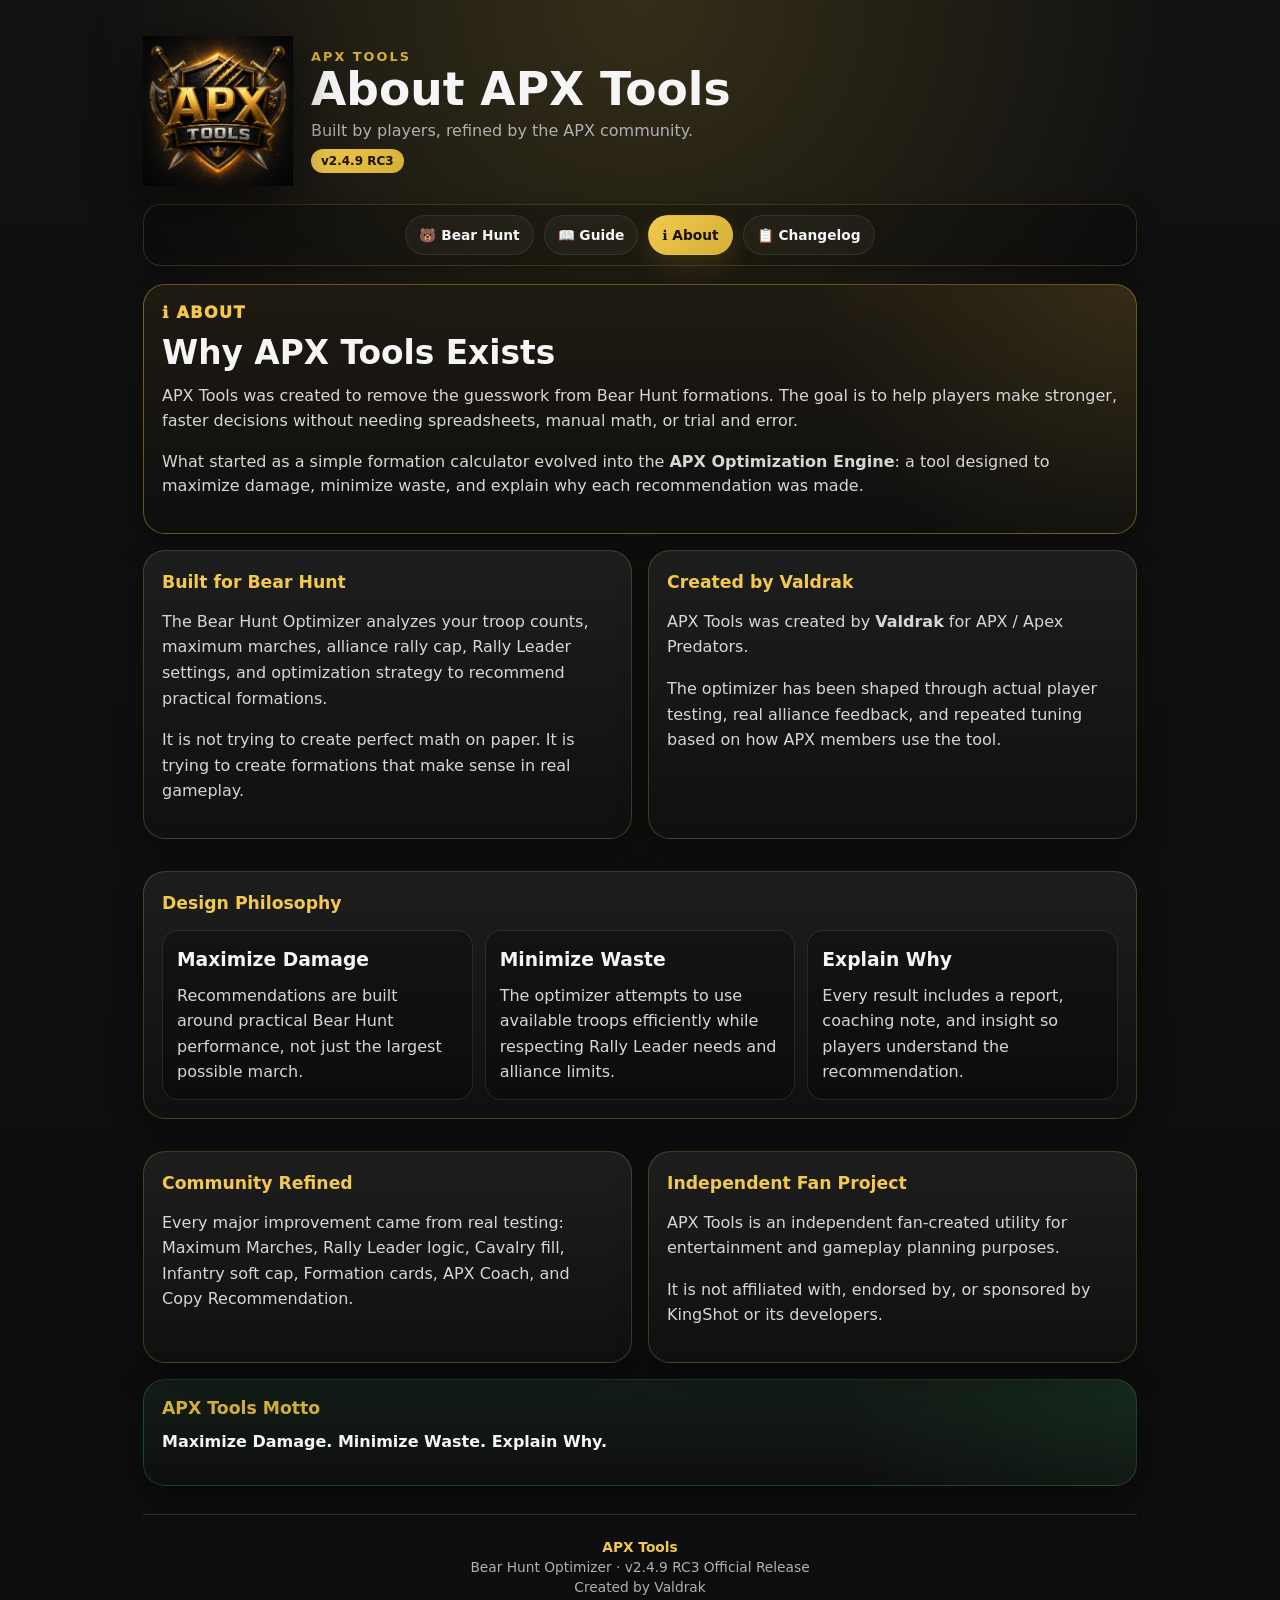
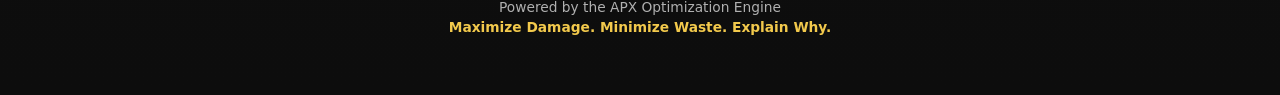
==== commit b4e79287: "Add files via upload" ====
--- a/about.html
+++ b/about.html
@@ -7,7 +7,7 @@
   <title>APX Tools | About</title>
   <link rel="icon" href="/favicon.ico" sizes="any" />
   <link rel="shortcut icon" href="/favicon.ico" />
-  <link rel="stylesheet" href="styles.min.css?v=2.4.7-rc1" />
+  <link rel="stylesheet" href="styles.min.css?v=2.4.9-rc3" />
 </head>
 <body>
   <main class="app-shell guide-shell">
@@ -17,7 +17,7 @@
         <p class="eyebrow">APX Tools</p>
         <h1>About APX Tools</h1>
         <p>Built by players, refined by the APX community.</p>
-        <span class="version-pill">v2.4.7 RC1</span>
+        <span class="version-pill">v2.4.9 RC3</span>
       </div>
     </header>
     <nav class="site-nav" aria-label="APX Tools Navigation">
@@ -85,7 +85,7 @@
 
     <footer class="site-footer">
       <p><strong>APX Tools</strong></p>
-      <p>Bear Hunt Optimizer · v2.4.7 RC1 Official Release</p>
+      <p>Bear Hunt Optimizer · v2.4.9 RC3 Official Release</p>
       <p>Created by Valdrak</p>
       <p>Powered by the APX Optimization Engine</p>
       <p><strong>Maximize Damage. Minimize Waste. Explain Why.</strong></p>
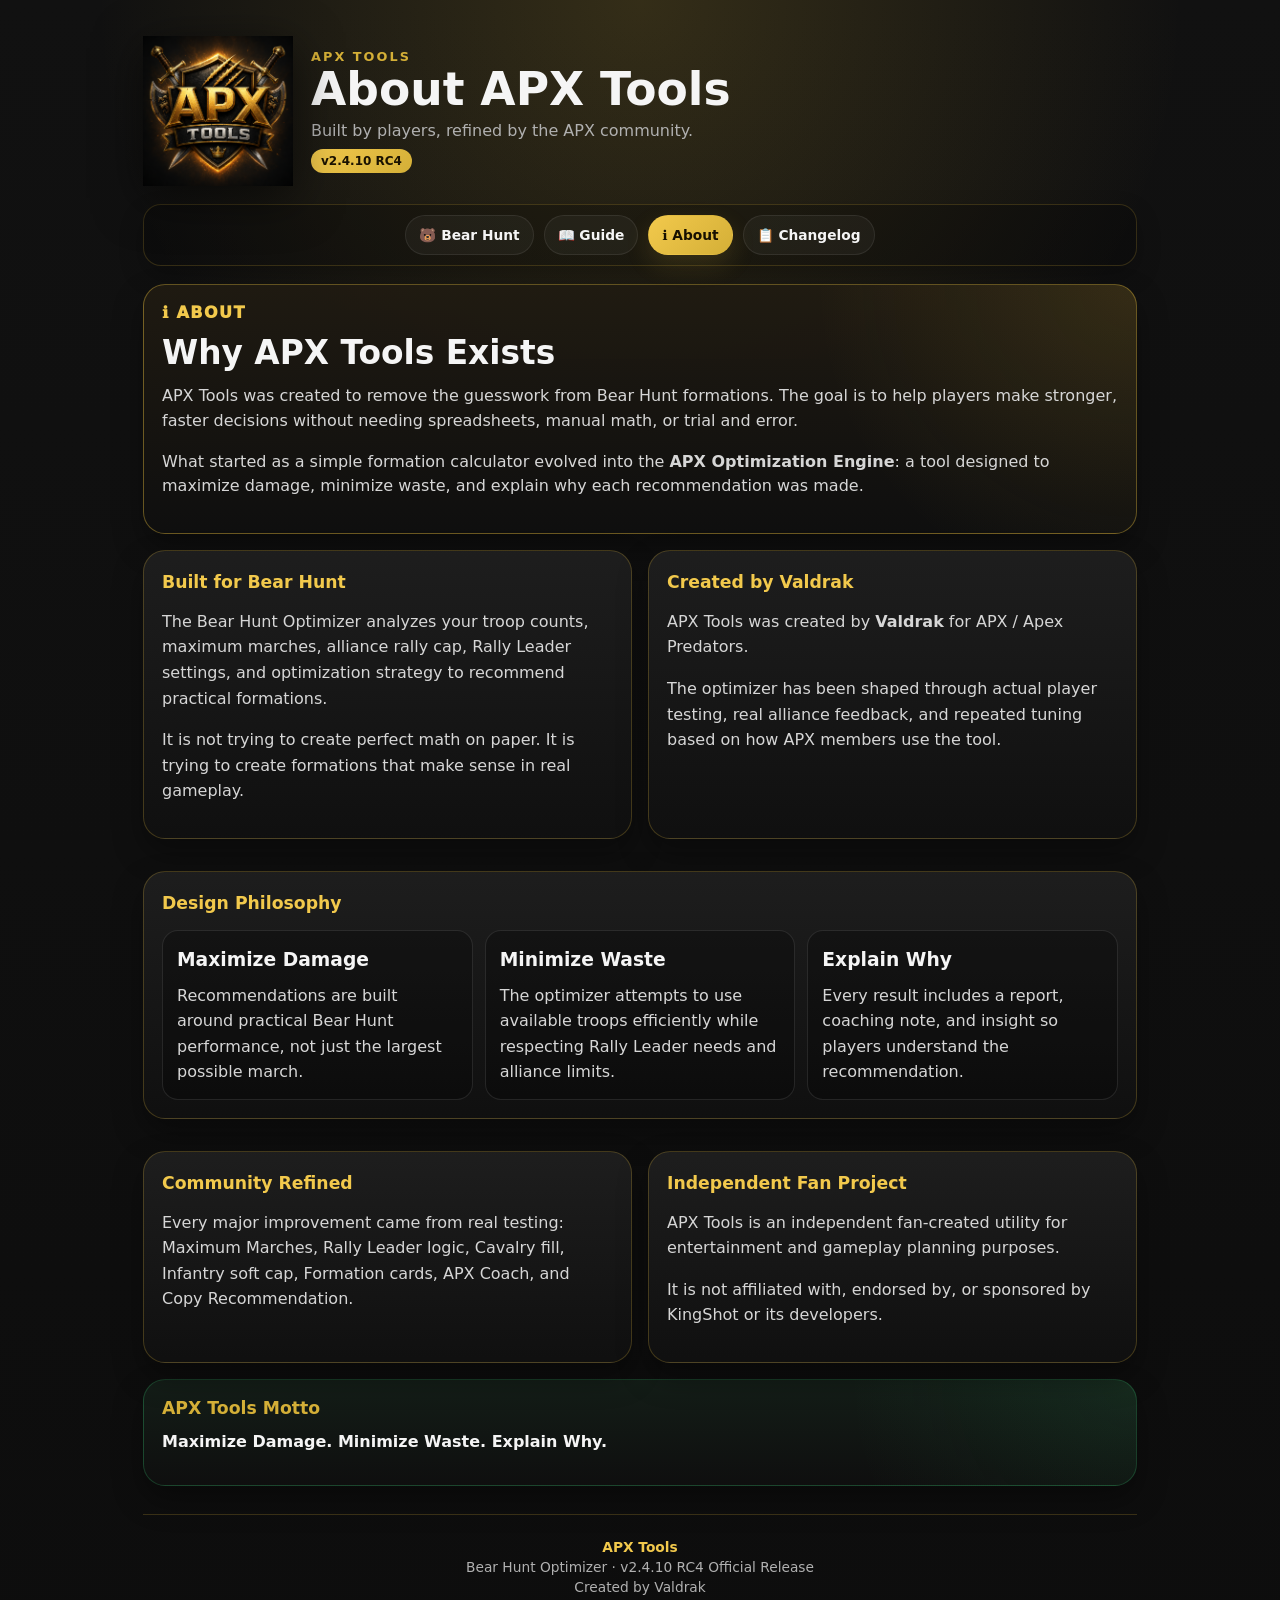
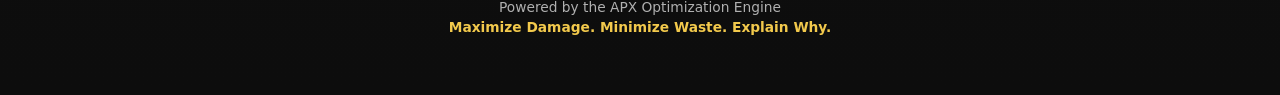
==== commit 292e54c5: "Add files via upload" ====
--- a/about.html
+++ b/about.html
@@ -7,7 +7,7 @@
   <title>APX Tools | About</title>
   <link rel="icon" href="/favicon.ico" sizes="any" />
   <link rel="shortcut icon" href="/favicon.ico" />
-  <link rel="stylesheet" href="styles.min.css?v=2.4.9-rc3" />
+  <link rel="stylesheet" href="styles.min.css?v=2.4.10-rc4" />
 </head>
 <body>
   <main class="app-shell guide-shell">
@@ -17,7 +17,7 @@
         <p class="eyebrow">APX Tools</p>
         <h1>About APX Tools</h1>
         <p>Built by players, refined by the APX community.</p>
-        <span class="version-pill">v2.4.9 RC3</span>
+        <span class="version-pill">v2.4.10 RC4</span>
       </div>
     </header>
     <nav class="site-nav" aria-label="APX Tools Navigation">
@@ -85,7 +85,7 @@
 
     <footer class="site-footer">
       <p><strong>APX Tools</strong></p>
-      <p>Bear Hunt Optimizer · v2.4.9 RC3 Official Release</p>
+      <p>Bear Hunt Optimizer · v2.4.10 RC4 Official Release</p>
       <p>Created by Valdrak</p>
       <p>Powered by the APX Optimization Engine</p>
       <p><strong>Maximize Damage. Minimize Waste. Explain Why.</strong></p>
